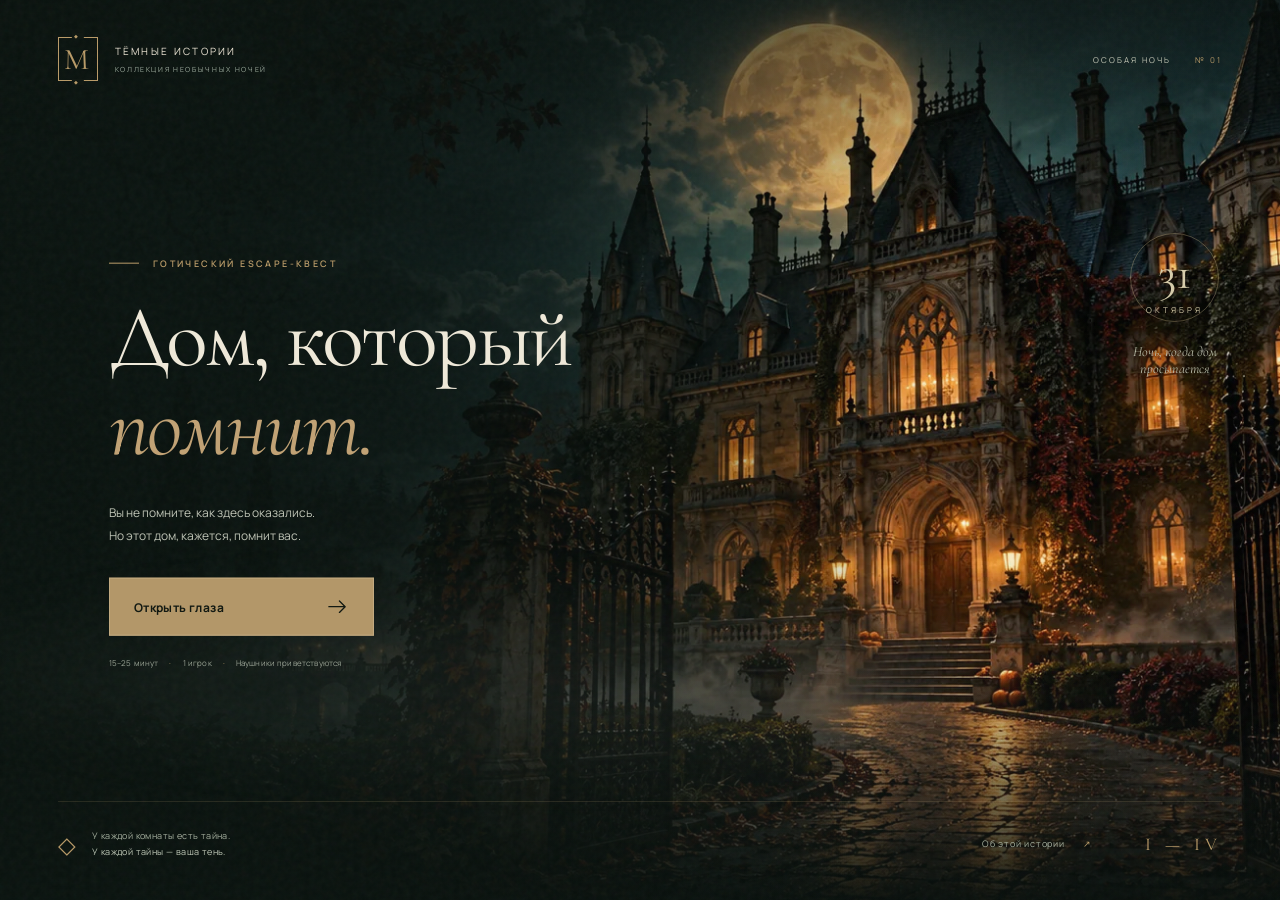
==== classic/index.html @ ec5635aa "Добавить демо" ====
<!doctype html>
<html lang="ru">
<head>
  <meta charset="UTF-8">
  <meta name="viewport" content="width=device-width,initial-scale=1">
  <meta name="theme-color" content="#101916">
  <meta name="description" content="В ночь Хэллоуина старый особняк просыпается. Исследуйте комнаты, слушайте тишину и найдите путь наружу. Атмосферный готический escape-квест.">
  <title>Дом, который помнит — готическая история</title>
  <link rel="icon" type="image/svg+xml" href="../assets/favicon.svg">
  <link rel="stylesheet" href="../style.css">
  <link rel="stylesheet" href="../refinements.css">
  <script src="../vendor/howler.min.js" defer></script><script src="../soundscape.js" defer></script><script src="game.js" defer></script>
<link rel="stylesheet" href="classic.css"></head>
<body data-demo="classic">
  <svg class="svg-defs" xmlns="http://www.w3.org/2000/svg" aria-hidden="true"><defs>
    <symbol id="i-moon" viewBox="0 0 24 24"><path d="M20.5 14.1A8.7 8.7 0 0 1 9.9 3.5 8.8 8.8 0 1 0 20.5 14.1Z"/></symbol>
    <symbol id="i-sun" viewBox="0 0 24 24"><circle cx="12" cy="12" r="4"/><path d="M12 1v3m0 16v3M1 12h3m16 0h3M4.2 4.2l2.1 2.1m11.4 11.4 2.1 2.1m0-15.6-2.1 2.1M6.3 17.7l-2.1 2.1"/></symbol>
    <symbol id="i-star" viewBox="0 0 24 24"><path d="m12 2 2.5 7.5H22l-6.1 4.6 2.4 7.4-6.3-4.6-6.3 4.6 2.4-7.4L2 9.5h7.5Z"/></symbol>
    <symbol id="i-time" viewBox="0 0 24 24"><path d="M6 2h12M6 22h12M7 2c0 6 0 6 5 10-5 4-5 4-5 10m10-20c0 6 0 6-5 10 5 4 5 4 5 10M8 7h8m-8 12 4-4 4 4"/></symbol>
    <symbol id="i-raven" viewBox="0 0 24 24"><path d="m3 19 4-6-3-3 7 1 4-7 4 1 3 3-4 1-2 7-6 2-5 3m3-8 5 1m0-2 1-4m-2 10v4m4-5 1 5"/><circle cx="17.2" cy="6.8" r=".5"/></symbol>
    <symbol id="i-door" viewBox="0 0 24 24"><path d="M4 22h16M6 22V3h12v19M9 22V6l7 2v14m-3-8h.01"/></symbol>
    <symbol id="i-book" viewBox="0 0 24 24"><path d="M12 5C8 2 5 3 2 4v15c4-1 7-1 10 1 3-2 6-2 10-1V4c-3-1-6-2-10 1Zm0 0v15M5 7l4 1M5 11l4 1m6-4 4-1m-4 5 4-1"/></symbol>
    <symbol id="i-candle" viewBox="0 0 24 24"><path d="M9 10h6v10H9Zm3-7s-4 4-2 5c3 3 5-1 2-5ZM5 22h14m-7-2v2M9 13h3v2"/></symbol>
    <symbol id="i-key" viewBox="0 0 24 24"><circle cx="8" cy="8" r="5"/><path d="m12 12 9 9m-5-5 3-3m0 6 3-3"/></symbol>
    <symbol id="i-map" viewBox="0 0 24 24"><path d="m3 5 6-2 6 2 6-2v16l-6 2-6-2-6 2Zm6-2v16m6-14v16"/></symbol>
    <symbol id="i-sound" viewBox="0 0 24 24"><path d="m11 4-5 5H2v6h4l5 5Zm4 4c3 2 3 6 0 8m3-11c5 4 5 10 0 14"/></symbol>
    <symbol id="i-mute" viewBox="0 0 24 24"><path d="m11 4-5 5H2v6h4l5 5Zm5 5 6 6m0-6-6 6"/></symbol>
    <symbol id="i-expand" viewBox="0 0 24 24"><path d="M3 9V3h6m6 0h6v6m0 6v6h-6m-6 0H3v-6"/></symbol>
    <symbol id="i-arrow" viewBox="0 0 24 24"><path d="M3 12h17m-6-6 6 6-6 6"/></symbol>
    <symbol id="i-close" viewBox="0 0 24 24"><path d="m6 6 12 12M6 18 18 6"/></symbol>
    <symbol id="i-eye" viewBox="0 0 24 24"><path d="M2 12s4-7 10-7 10 7 10 7-4 7-10 7S2 12 2 12Z"/><circle cx="12" cy="12" r="3"/></symbol>
    <symbol id="i-help" viewBox="0 0 24 24"><circle cx="12" cy="12" r="9"/><path d="M9 9a3 3 0 1 1 4 3c-1 .5-1 1-1 2m0 3h.01"/></symbol>
    <symbol id="i-check" viewBox="0 0 24 24"><path d="m5 12 5 5 9-10"/></symbol>
    <symbol id="i-cellar" viewBox="0 0 24 24"><path d="M3 3h5v5h5v5h5v5h4M3 22h19M3 3v19"/></symbol>
  </defs></svg>

  <main id="app">
    <section id="welcome" class="welcome" aria-label="Начало истории">
      <div class="welcome-art" role="img" aria-label="Готический особняк в лунную ночь"></div>
      <div class="welcome-shade"></div><div class="grain"></div><div class="mist mist-one"></div><div class="mist mist-two"></div>
      <header class="welcome-header"><a class="wordmark" href="index.html" aria-label="Дом, который помнит"><span class="crest">M</span><span>ТЁМНЫЕ ИСТОРИИ<span class="wordmark-small">КОЛЛЕКЦИЯ НЕОБЫЧНЫХ НОЧЕЙ</span></span></a><span class="edition">ОСОБАЯ НОЧЬ <i>№ 01</i></span></header>
      <div class="welcome-content">
        <div class="eyebrow"><span class="line"></span> ГОТИЧЕСКИЙ ESCAPE-КВЕСТ</div>
        <h1>Дом, который<br><em>помнит.</em></h1>
        <p class="welcome-story">Вы не помните, как здесь оказались.<br>Но этот дом, кажется, помнит вас.</p>
        <button id="start" class="primary-button">Открыть глаза <svg><use href="#i-arrow"/></svg></button>
        <button id="resume" class="resume-button" hidden>Продолжить историю <span>↗</span></button>
        <div class="experience-meta"><span>15–25 минут</span><b>·</b><span>1 игрок</span><b>·</b><span>Наушники приветствуются</span></div>
      </div>
      <div class="moon-stamp"><span>31</span><span>ОКТЯБРЯ</span><i>Ночь, когда дом просыпается</i></div>
      <footer class="welcome-footer"><span class="tiny-diamond">◇</span><span>У каждой комнаты есть тайна.<br><strong>У каждой тайны — ваша тень.</strong></span><button id="about">Об этой истории <span>↗</span></button><span class="footer-number">I — IV</span></footer>
    </section>

    <section id="game" class="game" hidden aria-label="Исследование особняка">
      <div id="scene" class="scene"><div id="scene-image" class="scene-image"></div><div class="scene-vignette"></div><div id="candle-light" class="candle-light"></div><div class="grain"></div><div class="dust" aria-hidden="true"></div><div id="shadow" class="passing-shadow" aria-hidden="true"></div><div id="hotspots" class="hotspots"></div></div>
      <header class="game-header">
        <button id="home" class="game-brand" aria-label="На титульный экран"><span class="crest">M</span><span>ДОМ, КОТОРЫЙ<br><b>ПОМНИТ</b></span></button>
        <div class="seal-progress"><span class="mini-label">ПЕЧАТИ ДОМА</span><div id="seals"></div><span id="seal-count">0 / 4</span></div>
        <div class="header-actions"><span class="night-date">31 ОКТЯБРЯ <i>·</i> <span id="story-time">23:15</span></span><button id="sound" class="icon-button" aria-label="Включить звук" aria-pressed="false" title="Включить атмосферный звук"><svg><use href="#i-mute"/></svg></button><button id="fullscreen" class="icon-button desktop-only" aria-label="На весь экран" title="На весь экран"><svg><use href="#i-expand"/></svg></button></div>
      </header>
      <aside class="game-tools"><button id="map-button" class="tool-button" title="Карта особняка"><svg><use href="#i-map"/></svg><span>Карта</span></button><button id="journal-button" class="tool-button" title="Дневник и найденные улики"><svg><use href="#i-book"/></svg><span>Дневник</span><i id="journal-dot" hidden></i></button><div class="tools-line"></div><button id="light-button" class="tool-button active" aria-pressed="true" title="Свет свечи следует за курсором"><svg><use href="#i-candle"/></svg><span>Свеча</span></button><button id="hint-button" class="tool-button" title="Попросить подсказку"><svg><use href="#i-help"/></svg><span>Подсказка</span></button></aside>
      <aside class="objective"><div class="mini-label"><span class="tiny-diamond">◇</span> ШЁПОТ ДОМА</div><p id="objective-text"></p><div id="objective-dots" class="objective-dots"></div></aside>
      <div id="ambient-caption" class="ambient-caption" aria-live="polite"></div>
      <footer class="game-footer">
        <div class="room-info"><div class="eyebrow" id="room-chapter">I · ПРОБУЖДЕНИЕ</div><h2 id="room-name">Вестибюль</h2><p id="room-description"></p></div>
        <nav id="room-nav" class="room-nav" aria-label="Комнаты особняка"></nav>
        <button id="inventory-button" class="inventory-button"><svg><use href="#i-key"/></svg><span>Находки <b id="inventory-count">0</b></span></button>
      </footer>
      <div class="explore-tip" id="explore-tip"><svg><use href="#i-eye"/></svg> Ищите мерцающие точки. У предметов есть история.</div>
    </section>

    <section id="ending" class="ending" hidden aria-label="Конец истории"><div class="ending-art"></div><div class="ending-shade"></div><div class="grain"></div><div class="ending-content"><span class="eyebrow">31 ОКТЯБРЯ · 23:59</span><div class="ending-emblem"><svg><use href="#i-key"/></svg></div><h1>Дом вас<br><em>отпустил.</em></h1><p>За воротами пахнет мокрой листвой.<br>В кармане — ключ, которого раньше не было.<br>А в одном из окон кто-то задувает свечу.</p><div class="ending-stats"><span><b id="end-time"></b>в особняке</span><span><b>4 из 4</b>печати сняты</span><span><b id="end-hints">0</b>подсказок</span></div><p class="ending-whisper">Некоторые дома можно покинуть.<br>Некоторые дома остаются с вами.</p><button id="replay" class="primary-button">Вернуться к началу <svg><use href="#i-arrow"/></svg></button></div><span class="ending-bottom">КОНЕЦ ПЕРВОЙ ИСТОРИИ</span></section>
  </main>
  <dialog id="modal" class="modal"><div class="modal-shell"><button id="modal-close" class="modal-close icon-button" aria-label="Закрыть"><svg><use href="#i-close"/></svg></button><div id="modal-content"></div></div></dialog>
  <div id="toast" class="toast" role="status" aria-live="polite"></div>
</body>
</html>
---- style.css ----
@font-face {
  font-family: 'Cormorant Garamond';
  font-style: italic;
  font-weight: 400;
  font-display: swap;
  src: url(assets/fonts/manor-0.ttf) format('truetype');
}
@font-face {
  font-family: 'Cormorant Garamond';
  font-style: italic;
  font-weight: 500;
  font-display: swap;
  src: url(assets/fonts/manor-1.ttf) format('truetype');
}
@font-face {
  font-family: 'Cormorant Garamond';
  font-style: normal;
  font-weight: 400;
  font-display: swap;
  src: url(assets/fonts/manor-2.ttf) format('truetype');
}
@font-face {
  font-family: 'Cormorant Garamond';
  font-style: normal;
  font-weight: 500;
  font-display: swap;
  src: url(assets/fonts/manor-3.ttf) format('truetype');
}
@font-face {
  font-family: 'Cormorant Garamond';
  font-style: normal;
  font-weight: 600;
  font-display: swap;
  src: url(assets/fonts/manor-4.ttf) format('truetype');
}
@font-face {
  font-family: 'Manrope';
  font-style: normal;
  font-weight: 400;
  font-display: swap;
  src: url(assets/fonts/manor-5.ttf) format('truetype');
}
@font-face {
  font-family: 'Manrope';
  font-style: normal;
  font-weight: 500;
  font-display: swap;
  src: url(assets/fonts/manor-6.ttf) format('truetype');
}
@font-face {
  font-family: 'Manrope';
  font-style: normal;
  font-weight: 600;
  font-display: swap;
  src: url(assets/fonts/manor-7.ttf) format('truetype');
}
@font-face {
  font-family: 'Manrope';
  font-style: normal;
  font-weight: 700;
  font-display: swap;
  src: url(assets/fonts/manor-8.ttf) format('truetype');
}

:root{color-scheme:dark;--ink:#101813;--deep:#0a100d;--paper:#eee6d6;--muted:#aaa99a;--gold:#b99b69;--line:rgba(196,174,130,.23);--sans:'Manrope','Segoe UI',sans-serif;--serif:'Cormorant Garamond',Georgia,serif;--mx:50%;--my:48%}
*{box-sizing:border-box}html,body{margin:0;width:100%;height:100%;background:var(--deep);color:var(--paper);font-family:var(--sans);font-size:14px}body{overflow:hidden}button,a,input{ -webkit-tap-highlight-color:transparent}button{font:inherit;color:inherit;cursor:pointer}button{border:0;background:none}a{color:inherit;text-decoration:none}button:focus-visible,a:focus-visible,input:focus-visible{outline:2px solid var(--gold);outline-offset:5px}button:disabled{cursor:default}svg{width:24px;height:24px;fill:none;stroke:currentColor;stroke-width:1.35;stroke-linecap:round;stroke-linejoin:round}button svg{flex-shrink:0}button{touch-action:manipulation}[hidden]{display:none!important}.svg-defs{position:absolute;width:0;height:0;overflow:hidden}.mini-label,.eyebrow{font-size:9px;letter-spacing:2.4px;font-weight:600;color:var(--gold)}.eyebrow{display:flex;align-items:center;gap:14px}.line{width:30px;height:1px;background:var(--gold)}.grain{position:absolute;inset:0;pointer-events:none;z-index:2;opacity:.055;background-image:url("data:image/svg+xml,%3Csvg viewBox='0 0 180 180' xmlns='http://www.w3.org/2000/svg'%3E%3Cfilter id='noise'%3E%3CfeTurbulence type='fractalNoise' baseFrequency='.8' numOctaves='3' stitchTiles='stitch'/%3E%3C/filter%3E%3Crect width='100%25' height='100%25' opacity='.8' filter='url(%23noise)'/%3E%3C/svg%3E")}.crest{position:relative;display:grid;place-items:center;font-family:var(--serif);font-size:30px;font-weight:400;width:40px;height:44px;border:1px solid var(--gold);color:var(--gold)}.crest:before,.crest:after{content:'◆';position:absolute;font-family:Georgia;font-size:5px;left:50%;transform:translateX(-50%);background:var(--ink);padding:0 3px}.crest:before{top:-5px}.crest:after{bottom:-5px}.primary-button{display:flex;align-items:center;justify-content:space-between;gap:40px;min-height:58px;min-width:250px;padding:0 24px;background:#b39769;color:#121912;border:1px solid #c2aa81;font-weight:700;font-size:12px;letter-spacing:.4px;transition:background .2s,transform .2s,box-shadow .2s}.primary-button:hover{background:#ceb487;box-shadow:0 0 35px #b08d4c22;transform:translateY(-2px)}.primary-button svg{width:23px}.secondary-button{padding:13px 20px;border:1px solid var(--line);font-size:11px;letter-spacing:.5px;transition:border-color .2s,background .2s}.secondary-button:hover{border-color:var(--gold);background:#b99b6912}.icon-button{display:grid;place-items:center;width:40px;height:40px;border:1px solid var(--line);color:#c8c6b7;transition:color .2s,border-color .2s}.icon-button:hover{color:var(--gold);border-color:var(--gold)}.icon-button svg{width:18px;height:18px}.tiny-diamond{color:var(--gold)}

/* An invitation, rather than a menu. */
.welcome{position:relative;height:100svh;min-height:600px;overflow:hidden;background:#15201b}.welcome-art,.welcome-shade,.ending-art,.ending-shade{position:absolute;inset:0}.welcome-art{background:url('assets/exterior.webp') center center/cover no-repeat;animation:arrival 2.6s ease both;transform:scale(1.025)}.welcome-shade{background:linear-gradient(90deg,rgba(9,18,14,.98) 0%,rgba(9,18,14,.9) 21%,rgba(9,18,14,.58) 43%,rgba(9,18,14,.03) 71%),linear-gradient(0deg,rgba(7,14,11,.97),transparent 26%,transparent 78%,rgba(7,14,11,.6))}.welcome-header{position:absolute;top:37px;left:4.5%;right:4.5%;display:flex;justify-content:space-between;align-items:center;z-index:4}.wordmark{display:flex;gap:17px;align-items:center;font-size:10px;letter-spacing:2.3px}.wordmark-small{display:block;font-size:7px;letter-spacing:1.65px;margin-top:7px;color:#9caa9c}.edition{font-size:8px;letter-spacing:2px;color:#c5c8b7}.edition i{font-style:normal;margin-left:20px;color:var(--gold)}.welcome-content{position:absolute;top:50%;transform:translateY(-47%);left:8.5%;z-index:4;animation:rise-in 1.2s .15s both}.welcome-content h1{font:400 clamp(66px,6.8vw,112px)/.94 var(--serif);letter-spacing:-2.5px;margin:27px 0 26px;color:#eee8d8}.welcome-content h1 em{font-weight:400;color:#c1a275;line-height:1.1}.welcome-story{font-size:12px;font-weight:400;line-height:1.95;color:#bfc4b6;margin:0 0 31px}.welcome-content .primary-button{width:265px}.experience-meta{display:flex;align-items:center;gap:11px;font-size:8px;letter-spacing:.15px;color:#9ba496;margin-top:21px}.experience-meta b{font-weight:400;color:var(--gold)}.resume-button{font-size:10px;padding:15px 0 0;color:var(--gold);width:265px;text-align:left}.resume-button span{float:right}.welcome-footer{position:absolute;bottom:35px;left:4.5%;right:4.5%;display:flex;align-items:center;gap:16px;z-index:4;border-top:1px solid #c1aa7c26;padding-top:22px;font-size:9px;line-height:1.8;letter-spacing:.4px;color:#a6b09f}.welcome-footer .tiny-diamond{font-size:23px}.welcome-footer strong{font-weight:400;color:#c0c9b8}.welcome-footer button{margin-left:auto;font-size:9px;letter-spacing:.8px;padding:10px}.welcome-footer button span{margin-left:15px;color:var(--gold)}.footer-number{margin-left:28px;font-family:var(--serif);font-size:18px;letter-spacing:5px;color:var(--gold)}.moon-stamp{position:absolute;z-index:4;right:6%;top:28%;text-align:center;display:flex;flex-direction:column;align-items:center;color:#d6ccab}.moon-stamp>span:first-child{font:400 47px/.9 var(--serif)}.moon-stamp>span:nth-child(2){font-size:8px;letter-spacing:3px;margin-top:10px}.moon-stamp:before{content:'';position:absolute;width:87px;height:87px;border:1px solid #c9b78a55;border-radius:50%;top:-19px}.moon-stamp i{font-family:var(--serif);font-size:14px;font-weight:400;position:absolute;width:150px;top:91px;color:#b6b9a6}.mist{position:absolute;width:130%;height:30%;bottom:10%;left:-20%;background:radial-gradient(ellipse at 50% 50%,#aeb8a914,transparent 65%);filter:blur(20px);pointer-events:none;animation:drift 32s infinite alternate}.mist-two{bottom:0;left:0;opacity:.5;animation-duration:42s}.mist-one{z-index:3}

/* The manor occupies the whole viewport. */
.game{height:100svh;min-height:580px;position:relative;isolation:isolate;overflow:hidden}.scene{position:absolute;inset:0;overflow:hidden;background:#101714}.scene-image{position:absolute;inset:-10px;background-size:cover;background-position:center;transform:translate(var(--px,0px),var(--py,0px)) scale(1.015);transition:opacity .45s;background-color:#18201c;will-change:transform}.scene-vignette{position:absolute;inset:0;background:linear-gradient(0deg,#080e0ce8,transparent 30%,transparent 65%,#080e0cbf),linear-gradient(90deg,#080e0c70,transparent 22%,transparent 82%,#080e0c45);pointer-events:none}.candle-light{position:absolute;inset:0;pointer-events:none;background:radial-gradient(circle 260px at var(--mx) var(--my),transparent 0%,#090e0b0a 36%,#080d0b4a 80%,#060b0959 120%);mix-blend-mode:multiply;transition:opacity .5s}.game-header{position:absolute;z-index:5;top:0;left:0;right:0;min-height:88px;padding:22px 34px;display:flex;align-items:center;justify-content:space-between;gap:20px;border-bottom:1px solid #b2ad8520;background:linear-gradient(#08100df0,#08100d1a)}.game-brand{display:flex;align-items:center;gap:14px;text-align:left;font-size:8px;line-height:1.8;letter-spacing:1.7px;padding:0}.game-brand .crest{width:32px;height:37px;font-size:25px}.game-brand b{font-size:11px;letter-spacing:3px;font-weight:500}.seal-progress{position:absolute;left:50%;transform:translateX(-50%);display:flex;align-items:center;gap:16px}.seal-progress .mini-label{font-size:7px;letter-spacing:1.8px;color:#bab8a3}.seal-progress #seals{display:flex;gap:10px}.seal{width:17px;height:17px;border:1px solid #9d90624f;transform:rotate(45deg);display:grid;place-items:center;transition:background 1s,border-color 1s}.seal svg{width:11px;height:11px;transform:rotate(-45deg);opacity:.25}.seal.solved{background:#b99b693b;border-color:var(--gold);box-shadow:0 0 18px #c9a56730}.seal.solved svg{opacity:1;color:#e8c589}#seal-count{font-size:8px;color:var(--gold);letter-spacing:2px}.header-actions{display:flex;align-items:center;gap:11px}.night-date{font-size:8px;letter-spacing:1.5px;margin-right:13px;color:#b4b9a4}.night-date i{margin:0 9px;color:var(--gold);font-style:normal}.game-tools{position:absolute;left:27px;top:45%;transform:translateY(-50%);display:flex;flex-direction:column;gap:25px;z-index:6}.tool-button{width:44px;display:flex;flex-direction:column;align-items:center;gap:7px;color:#b9c0aa;position:relative;transition:color .2s}.tool-button svg{width:22px;height:22px}.tool-button span{font-size:7px;letter-spacing:1px}.tool-button:hover,.tool-button.active{color:#dcc08b}.tool-button i{position:absolute;top:0;right:5px;width:5px;height:5px;background:#d1a768;border-radius:50%;box-shadow:0 0 8px #d1a768}.tools-line{width:20px;height:1px;background:var(--line);align-self:center;margin:-5px 0}.objective{position:absolute;top:116px;right:35px;z-index:5;width:226px;padding:18px 20px 16px;background:#0c1511b8;border:1px solid #b2ad8529;backdrop-filter:blur(12px)}.objective .mini-label{font-size:7px;letter-spacing:1.8px;display:flex;gap:9px;align-items:center}.objective p{font:400 18px/1.35 var(--serif);color:#ddd9c5;margin:11px 0}.objective-dots{display:flex;gap:5px;margin-top:15px}.objective-dots i{height:2px;flex:1;background:#a7997130}.objective-dots i.done{background:var(--gold)}.game-footer{position:absolute;z-index:5;bottom:0;left:0;right:0;min-height:146px;display:flex;align-items:center;padding:20px 36px 24px 112px;gap:30px;background:linear-gradient(transparent,#070e0cef 22%);border-top:1px solid #b2ad8510}.room-info{flex:1;min-width:210px}.room-info .eyebrow{font-size:7px;letter-spacing:2px}.room-info h2{font:400 37px/1.05 var(--serif);margin:8px 0 7px}.room-info p{font-size:9px;line-height:1.7;color:#aeb5a2;max-width:340px;margin:0}.room-nav{display:flex;gap:5px;align-items:center}.room-tab{position:relative;display:flex;flex-direction:column;align-items:center;justify-content:center;gap:8px;min-width:86px;height:75px;border:1px solid transparent;color:#8e9a89;font-size:8px;transition:all .2s}.room-tab svg{width:21px;height:21px;opacity:.65}.room-tab:hover:not(:disabled){color:#dcc390;background:#b99b6908}.room-tab.selected{border-color:#b99b695e;color:#dcc390;background:#b99b690b}.room-tab.selected:after{content:'';position:absolute;bottom:-1px;left:30%;right:30%;height:1px;background:var(--gold)}.room-tab:disabled{opacity:.45}.room-tab.locked:after{content:'◆';font-size:5px;position:absolute;top:7px;right:8px;color:#c4a878}.room-tab .tab-complete{position:absolute;top:6px;right:6px;width:9px;height:9px;color:var(--gold);opacity:1}.inventory-button{display:flex;flex-direction:column;gap:7px;align-items:center;justify-content:center;border-left:1px solid var(--line);padding:10px 0 10px 30px;font-size:8px;color:#b5bdab}.inventory-button svg{width:22px;height:22px;color:var(--gold)}.inventory-button b{color:#e1c594;font-weight:400;margin-left:5px}.explore-tip{position:absolute;z-index:4;bottom:163px;left:50%;transform:translateX(-50%);font-size:8px;letter-spacing:.5px;color:#c1c6b2;display:flex;align-items:center;gap:8px;transition:opacity 1s;white-space:nowrap}.explore-tip svg{width:15px;height:15px}.hotspots{position:absolute;inset:0;z-index:4}.hotspot{position:absolute;transform:translate(-50%,-50%);display:flex;flex-direction:column;align-items:center;gap:10px;min-width:65px;min-height:65px;justify-content:center;cursor:pointer;padding:10px}.hotspot-orb{width:24px;height:24px;border:1px solid #d7c18c88;display:grid;place-items:center;border-radius:50%;background:#1c201583;box-shadow:0 0 25px #e0b15b33;transition:transform .25s,background .25s}.hotspot-orb:after{content:'';width:5px;height:5px;transform:rotate(45deg);background:#ead29c;box-shadow:0 0 12px #ffd3759c}.hotspot-orb:before{content:'';position:absolute;width:36px;height:36px;border:1px solid #e0bb6d28;border-radius:50%;animation:pulse 4s infinite}.hotspot-label{font-size:9px;font-weight:500;letter-spacing:.6px;padding:5px 9px;background:#0a120fd6;border:1px solid #c5aa6533;white-space:nowrap;color:#ddd5bc;opacity:0;transform:translateY(4px);transition:opacity .25s,transform .25s;pointer-events:none}.hotspot:hover .hotspot-label,.hotspot:focus-visible .hotspot-label{opacity:1;transform:none}.hotspot:hover .hotspot-orb{transform:scale(1.15);background:#8a6b2e80}.hotspot.solved .hotspot-orb{opacity:.5;border-color:#b4bb9d}.hotspot.solved .hotspot-orb:after{background:#aab99d}.hotspot.solved .hotspot-orb:before{animation:none}.ambient-caption{position:absolute;z-index:4;left:50%;top:24%;transform:translateX(-50%);font:italic 18px/1.5 var(--serif);color:#d3cbaeaa;letter-spacing:1px;text-align:center;pointer-events:none;opacity:0;transition:opacity 1.5s;text-shadow:0 2px 8px black;max-width:400px}.ambient-caption.visible{opacity:1}.dust{position:absolute;inset:0;pointer-events:none;background-image:radial-gradient(1px 1px at 10% 30%,#eadcbf,transparent),radial-gradient(1px 1px at 26% 65%,#eadcbf,transparent),radial-gradient(1px 1px at 50% 25%,#eadcbf,transparent),radial-gradient(1px 1px at 65% 54%,#eadcbf,transparent),radial-gradient(1px 1px at 80% 30%,#eadcbf,transparent),radial-gradient(1px 1px at 88% 68%,#eadcbf,transparent);background-size:310px 400px;animation:dust 30s linear infinite;opacity:.35}.passing-shadow{position:absolute;left:0;top:15%;bottom:18%;width:90px;background:radial-gradient(ellipse,#050a08ba,transparent 70%);filter:blur(18px);transform:translateX(-150px);pointer-events:none;opacity:0}.passing-shadow.pass{animation:passing 2.4s ease-in-out}.portrait-eyes{position:absolute;top:43%;left:50%;display:flex;gap:15px;pointer-events:none}.portrait-eye{width:8px;height:4px;background:#c3ac79;border-radius:50%;position:relative;box-shadow:0 0 8px #9b835743}.portrait-eye:after{content:'';position:absolute;left:3px;top:0;width:3px;height:4px;background:#060906;border-radius:50%;transform:translate(var(--ex,0),var(--ey,0))}

/* Objects open as pages from the same world. */
.modal{padding:0;border:1px solid #b69a694f;max-width:min(680px,calc(100vw - 40px));width:620px;max-height:calc(100svh - 48px);background:#14201b;color:var(--paper);box-shadow:0 25px 110px #000a;overflow:auto;scrollbar-width:thin;scrollbar-color:#776444 #14201b}.modal::backdrop{background:#030907bf;backdrop-filter:blur(7px)}.modal[open]{animation:modal-in .3s ease}.modal-shell{position:relative;min-height:150px;padding:43px 46px 35px;background:radial-gradient(ellipse at 50% 0,#9b7a3220,transparent 60%)}.modal-close{position:absolute;top:14px;right:14px;width:29px;height:29px;border-color:transparent;z-index:5}.modal-close svg{width:17px}.object-kicker{font-size:8px;letter-spacing:2.5px;color:var(--gold);text-transform:uppercase;margin-bottom:12px}.modal h2{font:400 39px/1.05 var(--serif);margin:0 0 17px;color:#eee6d4}.object-description{font-size:11px;line-height:1.9;color:#b5beaa;margin:0 0 22px}.modal .primary-button{min-height:47px;min-width:170px;font-size:10px;justify-content:center;padding:0 23px;margin-top:22px}.modal .primary-button svg{width:18px}.object-footer{border-top:1px solid var(--line);padding-top:15px;margin-top:23px;display:flex;align-items:center;justify-content:space-between;font-size:8px;color:#87977f;letter-spacing:.4px}.object-footer .text-button{color:var(--gold);font-size:9px;padding:5px}.handwritten{font-family:var(--serif);font-size:23px;line-height:1.5;font-style:italic;color:#d8c8a4}.note-paper{padding:25px 28px;margin:20px 0;background:#c6b48d0c;border:1px solid #bba77a25;position:relative}.note-paper:before{content:'◇';position:absolute;top:-10px;left:50%;color:var(--gold);background:#15211b;padding:0 10px;transform:translateX(-50%)}.note-paper p{margin:0 0 16px}.note-paper p:last-child{margin-bottom:0}.note-date{font-size:8px;letter-spacing:2px;color:var(--gold);margin-bottom:15px}.note-signature{text-align:right;font-family:var(--serif);font-size:18px;font-style:italic;color:var(--gold);margin-top:15px}.clue-saved{font-size:8px;letter-spacing:.5px;color:#91a084;display:flex;align-items:center;gap:7px}.clue-saved svg{width:12px;height:12px}.feedback{min-height:25px;font-size:10px;line-height:1.6;color:#e0b886;margin-top:16px}.feedback.success{color:#bbcba3}.answer-form{display:flex;gap:10px;align-items:stretch;margin-top:22px}.answer-form input{border:1px solid var(--line);background:#07110c78;color:#e9dfc7;min-width:0;flex:1;padding:13px 15px;font:18px var(--serif);letter-spacing:2px}.answer-form .primary-button{margin:0;min-width:120px}.puzzle-label{display:block;margin:20px 0 9px;font-size:9px;color:#acb59f;letter-spacing:.6px}.clock-wrap{display:flex;align-items:center;gap:35px;justify-content:center;margin:25px 0}.clock-face{width:158px;height:158px;border:1px solid #b99b6970;border-radius:50%;position:relative;box-shadow:0 0 0 7px #b99b690a,0 0 0 8px #b99b6922;background:radial-gradient(#a98b4d12,transparent)}.clock-face:after{content:'';position:absolute;left:calc(50% - 3px);top:calc(50% - 3px);width:6px;height:6px;background:var(--gold);border-radius:50%}.clock-number{position:absolute;left:50%;top:50%;font:14px var(--serif);color:#bfa97d}.clock-hand{position:absolute;left:calc(50% - 1px);bottom:50%;width:2px;background:#d6bd8b;transform-origin:bottom;transition:transform .4s}.clock-hand.hour{height:35px}.clock-hand.minute{height:54px;background:#b8a071;width:1px}.time-inputs{display:flex;gap:10px;align-items:center}.time-field{display:flex;flex-direction:column;align-items:center;gap:8px}.time-field label{font-size:7px;letter-spacing:1px;color:#94a38c}.time-field input{width:66px;height:57px;background:#0b140f;border:1px solid var(--line);color:#d7c496;text-align:center;font:33px var(--serif);appearance:textfield}.time-field input::-webkit-inner-spin-button{appearance:none}.time-colon{font:28px var(--serif);padding-top:14px;color:var(--gold)}.clock-submit{margin:10px auto 0!important}.cipher-alphabet{border:1px solid var(--line);padding:12px 8px;display:grid;grid-template-columns:repeat(8,1fr);gap:5px;text-align:center;font-size:9px;color:#aeb59e;background:#0a140f44}.cipher-pair{display:flex;align-items:center;justify-content:center;gap:3px;white-space:nowrap}.cipher-pair b{font-weight:400;color:#c8ac76}.cipher-pair span{font-size:8px;opacity:.5}.cipher-word{text-align:center;font:500 37px var(--serif);letter-spacing:10px;color:#d6bd83;margin:23px 0 10px}.cipher-caption{text-align:center;font-size:8px;letter-spacing:2px;color:#8fa184}.candles{display:flex;justify-content:space-between;gap:6px;padding:16px 0 0;position:relative;margin-top:15px;border-bottom:1px solid #9b845852}.candles:after{content:'';position:absolute;bottom:-6px;left:15%;right:15%;height:5px;border:1px solid #a58a5644}.candle-choice{flex:1;display:flex;align-items:center;flex-direction:column;position:relative;padding:15px 0 18px;color:#c4ad76;transition:color .2s}.candle-choice:hover{color:#f6dd99}.wax{width:17px;height:65px;background:linear-gradient(90deg,#827553,#c1b087 40%,#d6c79b 55%,#8d7e58);position:relative;display:block;border-radius:2px;margin:12px 0 14px;box-shadow:0 0 25px #d7b96009}.wax:after{content:'';width:3px;height:7px;background:#292e1c;position:absolute;top:-5px;left:7px}.flame{position:absolute;width:10px;height:23px;background:radial-gradient(ellipse at 50% 70%,#ffffdc 10%,#ffce6b 50%,#f9922c00 75%);border-radius:60% 40% 45% 55%;top:-29px;left:4px;filter:drop-shadow(0 0 9px #ffb04d);animation:flicker 1.4s infinite alternate}.candle-choice:nth-child(2n) .flame{animation-delay:-.7s}.candle-choice.extinguished .flame{opacity:0}.candle-choice.extinguished .wax{filter:brightness(.6)}.candle-choice svg{width:20px;height:20px}.candle-choice .candle-name{font-size:7px;letter-spacing:.7px;margin-top:8px;color:#a6af97}.candle-choice .candle-order{position:absolute;top:0;right:15%;font-size:9px;color:#d1b884}.candle-reset{display:block;margin:20px auto 0;color:#a3af95;font-size:8px;text-decoration:underline;text-underline-offset:4px}.riddle-line{display:block;margin-bottom:9px;font-family:var(--serif);font-size:21px;color:#d8c7a1;font-style:italic}.riddle-line small{font-family:var(--sans);font-size:8px;color:#84967a;font-style:normal;margin-right:10px}.latin-slots{display:flex;align-items:stretch;gap:8px;margin:25px 0 15px;min-height:54px}.latin-slot{display:flex;align-items:center;justify-content:center;flex:1;border:1px dashed #b99b6945;color:#7d8e74;font-family:var(--serif);font-size:15px;padding:9px 5px;min-width:0}.latin-slot.filled{border-style:solid;color:#d9c18b;background:#b99b690a}.latin-tokens{display:flex;flex-wrap:wrap;justify-content:center;gap:8px;margin-top:12px}.latin-token{border:1px solid #b99b6960;font-family:var(--serif);font-size:17px;padding:8px 16px;transition:all .2s;background:#09140f44}.latin-token:hover{border-color:#dac490;background:#b99b691a}.latin-token:disabled{opacity:.25}.latin-translation{font:italic 23px/1.4 var(--serif);text-align:center;color:#d8c7a1}.seal-reveal{text-align:center;padding:12px 0}.reveal-icon{width:84px;height:84px;border:1px solid #b99b694d;display:grid;place-items:center;margin:8px auto 25px;transform:rotate(45deg);background:radial-gradient(#b99b6920,transparent)}.reveal-icon svg{width:37px;height:37px;transform:rotate(-45deg);color:#d2b584}.seal-reveal .primary-button{margin:24px auto 0}.reveal-subtitle{font-size:8px;letter-spacing:2px;color:var(--gold);margin-bottom:10px}.seal-reveal h2{margin-bottom:14px}.seal-reveal p{font:400 20px/1.5 var(--serif);color:#c4c8ae}.reveal-progress{display:flex;justify-content:center;gap:10px;margin-top:25px}.reveal-progress i{width:6px;height:6px;border:1px solid #b99b6950;transform:rotate(45deg)}.reveal-progress i.done{background:var(--gold)}.map-grid{display:grid;grid-template-columns:1fr 1fr;gap:12px;margin:23px 0}.map-room{min-height:115px;position:relative;border:1px solid var(--line);padding:19px;background-position:center;background-size:cover;isolation:isolate;text-align:left;overflow:hidden}.map-room:before{content:'';position:absolute;inset:0;background:#07120dc9;z-index:-1;transition:background .2s}.map-room:hover:not(:disabled):before{background:#07120d99}.map-room.selected{border-color:var(--gold)}.map-room>svg{width:21px;height:21px;color:var(--gold);display:block;margin-bottom:9px}.map-room h3{font:23px var(--serif);margin:0 0 5px}.map-room small{font-size:8px;color:#acb89e;letter-spacing:.3px}.map-room:disabled{opacity:.42}.journal-entry{padding:19px 0;border-bottom:1px solid var(--line)}.journal-entry:first-of-type{padding-top:5px}.journal-entry h3{font:24px var(--serif);margin:0 0 8px;color:#dfd4b8}.journal-entry p{font-size:10px;line-height:1.85;color:#b2bea5;margin:0}.journal-entry .journal-time{font-size:7px;letter-spacing:1.7px;color:var(--gold);display:block;margin-bottom:7px}.inventory-grid{display:grid;grid-template-columns:1fr 1fr;gap:12px;margin-top:25px}.inventory-item{border:1px solid var(--line);padding:22px;text-align:center}.inventory-item svg{color:var(--gold);width:32px;height:32px;margin-bottom:8px}.inventory-item h3{font:22px var(--serif);margin:0 0 7px}.inventory-item p{font-size:9px;line-height:1.6;color:#a6b397;margin:0}.inventory-empty{text-align:center;padding:30px 0;font:italic 23px var(--serif);color:#9ba98c}.portrait-art{position:relative;width:205px;height:260px;margin:22px auto;background:linear-gradient(#0c1a1466,#09110f77),url('assets/vestibule.webp');background-size:auto 430px;background-position:94% 40%;border:10px solid #675332;box-shadow:0 0 0 1px #bfa57488,0 0 0 5px #45351f,inset 0 0 35px black;filter:sepia(.2)}.portrait-art .portrait-eyes{top:37%;left:45%;gap:19px}.portrait-ripple{animation:portrait-ripple 1s ease}.living-book{padding:25px;background:#b99b690b;border:1px solid var(--line);font:italic 24px/1.5 var(--serif);color:#d6c6a4}.living-book span{color:#a2ad90;font-size:16px}.hint-step{font:400 23px/1.5 var(--serif);color:#d7c8a7;margin:25px 0}.hint-number{font-size:8px;letter-spacing:2px;color:#86967b}.toast{position:fixed;z-index:20;left:50%;bottom:170px;transform:translate(-50%,15px);padding:13px 20px;max-width:calc(100vw - 36px);background:#152319ed;border:1px solid #b99b6960;color:#d6d5bb;font-size:10px;letter-spacing:.3px;opacity:0;pointer-events:none;transition:opacity .3s,transform .3s;box-shadow:0 6px 30px #0004;text-align:center}.toast.visible{opacity:1;transform:translate(-50%,0)}.dev-note{font-size:9px;line-height:1.8;color:#91a085;margin-top:25px;padding-top:15px;border-top:1px solid var(--line)}

.ending{position:relative;height:100svh;min-height:600px;overflow:auto;text-align:center}.ending-art{background:linear-gradient(#b3924730,#a9b5a63b),url('assets/exterior.webp') center/cover;filter:saturate(.6)}.ending-shade{background:#09150fe0}.ending-content{position:relative;z-index:3;margin:auto;max-width:600px;padding:55px 25px 60px;animation:rise-in 1.5s}.ending-content>.eyebrow{justify-content:center}.ending-emblem{margin:30px auto 25px;width:65px;height:65px;display:grid;place-items:center;border:1px solid #b99b6940;border-radius:50%;color:var(--gold)}.ending-emblem svg{width:29px;height:29px}.ending h1{font:400 70px/.95 var(--serif);margin:20px 0 25px}.ending h1 em{color:#c9ae79;font-weight:400}.ending p{font-size:11px;line-height:2;color:#c1c9b4}.ending-stats{display:flex;justify-content:center;gap:40px;border-top:1px solid var(--line);border-bottom:1px solid var(--line);padding:20px 0;margin:25px auto;max-width:400px}.ending-stats span{display:flex;flex-direction:column;gap:6px;font-size:8px;letter-spacing:.6px;color:#9ba98e}.ending-stats b{font:25px var(--serif);color:#d6bf8d;font-weight:400}.ending .ending-whisper{font:italic 20px/1.4 var(--serif);color:#9eae8f;margin:23px 0}.ending .primary-button{margin:25px auto 0;min-height:49px;min-width:235px;font-size:10px}.ending-bottom{position:relative;display:block;z-index:3;font-size:7px;letter-spacing:3px;color:#75876a;padding-bottom:20px}
@keyframes pulse{0%,100%{transform:scale(.9);opacity:.5}50%{transform:scale(1.2);opacity:1}}@keyframes drift{to{transform:translateX(15%)}}@keyframes arrival{from{opacity:0;transform:scale(1.07)}to{opacity:1;transform:scale(1.025)}}@keyframes rise-in{from{opacity:0;transform:translateY(16px)}to{opacity:1;transform:translateY(0)}}@keyframes modal-in{from{opacity:0;transform:translateY(12px)}to{opacity:1;transform:translateY(0)}}@keyframes flicker{from{transform:rotate(-4deg) scale(.9)}to{transform:rotate(4deg) scale(1.08)}}@keyframes dust{to{background-position:40px -400px}}@keyframes passing{0%{opacity:0;transform:translateX(-100px)}30%{opacity:.55}70%{opacity:.3}100%{opacity:0;transform:translateX(370px)}}@keyframes portrait-ripple{0%,100%{filter:sepia(.2)}40%{filter:sepia(.9) blur(1px);transform:scaleX(1.02)}70%{transform:scaleX(.99)}}

@media(min-width:1550px){.welcome-content{left:10%}.game-footer{padding-bottom:35px;min-height:167px}.room-info h2{font-size:45px}.room-info p{font-size:10px}.room-nav{gap:15px}.room-tab{min-width:110px}.game-header{padding:27px 42px;min-height:100px}.objective{top:134px;right:42px;width:255px;padding:21px 24px}.objective p{font-size:21px}.explore-tip{bottom:187px}.moon-stamp{right:8%;top:30%}}
@media(max-width:1100px){.seal-progress .mini-label{display:none}.night-date{display:none}.room-tab{min-width:72px;font-size:7px}.game-footer{gap:16px;padding-left:100px;padding-right:25px}.room-info{min-width:180px}.room-info h2{font-size:32px}.room-info p{font-size:8px;max-width:250px}.inventory-button{padding-left:18px}.objective{right:26px;width:200px}.objective p{font-size:17px}.welcome-content{left:7%}.welcome-content h1{font-size:82px}.moon-stamp{right:7%;top:31%}.welcome-shade{background:linear-gradient(90deg,#09120ef5,#09120ec4 26%,#09120e48 68%,#09120e11),linear-gradient(0deg,#070e0bf2,transparent 30%,transparent 78%,#070e0b99)}}
@media(max-height:730px) and (min-width:761px){.welcome{min-height:500px}.welcome-content{top:49%;transform:translateY(-43%)}.welcome-content h1{font-size:76px;margin:21px 0 20px}.welcome-story{margin-bottom:22px;font-size:11px}.welcome-header{top:26px}.welcome-footer{bottom:24px;padding-top:15px}.welcome-content .primary-button{min-height:51px}.experience-meta{margin-top:16px}.game-tools{gap:19px}.game-footer{min-height:127px;padding-top:15px;padding-bottom:20px}.explore-tip{bottom:145px}.game-header{min-height:78px;padding-top:18px;padding-bottom:18px}.objective{top:103px}.modal-shell{padding-top:35px}.ending-content{padding-top:30px}.ending-emblem{margin-top:20px;margin-bottom:15px}.ending h1{font-size:58px}.ending-stats{margin:18px auto}.ending-content .ending-whisper{margin:15px 0}}
@media(max-width:760px){html,body{font-size:13px}.welcome{min-height:660px;height:100svh}.welcome-header{top:27px;left:7%;right:7%}.wordmark{font-size:8px;gap:13px;letter-spacing:1.6px}.wordmark-small{font-size:6px;letter-spacing:1px}.crest{width:33px;height:38px;font-size:26px}.edition{font-size:6px;letter-spacing:1px}.edition i{margin-left:5px}.welcome-art{background-position:64% center}.welcome-shade{background:linear-gradient(90deg,#09120e8c,#09120e1a),linear-gradient(0deg,#09120e 8%,#09120ec4 35%,#09120e50 62%,#09120e66)}.welcome-content{left:8%;right:8%;top:auto;bottom:135px;transform:none;animation:rise-in 1.2s .15s both}.welcome-content .eyebrow{font-size:7px;letter-spacing:1.8px}.welcome-content h1{font-size:clamp(64px,11vw,85px);margin:22px 0 20px;letter-spacing:-1.5px}.welcome-story{font-size:11px;line-height:1.9;margin-bottom:23px}.welcome-content .primary-button{width:260px;min-height:53px;font-size:11px}.experience-meta{font-size:7px;gap:7px;margin-top:18px}.moon-stamp{right:11%;top:21%;opacity:.8}.moon-stamp>span:first-child{font-size:33px}.moon-stamp>span:nth-child(2){font-size:6px;letter-spacing:2px}.moon-stamp:before{width:66px;height:66px;top:-15px}.moon-stamp i{font-size:11px;top:65px;width:100px}.welcome-footer{left:7%;right:7%;bottom:25px;padding-top:17px;font-size:7px;gap:11px}.welcome-footer button{font-size:7px;padding:5px;letter-spacing:0}.footer-number{display:none}.welcome-footer .tiny-diamond{font-size:20px}.game{height:100svh;min-height:640px}.game-header{padding:21px 20px;min-height:82px;gap:10px}.game-brand{font-size:6px;letter-spacing:1px;gap:10px}.game-brand b{font-size:8px;letter-spacing:2px}.game-brand .crest{width:28px;height:32px;font-size:23px}.header-actions{gap:6px}.icon-button{width:33px;height:33px}.desktop-only{display:none}.seal-progress{left:56%;gap:8px}.seal-progress #seals{gap:7px}.seal{width:11px;height:11px}.seal svg{width:8px;height:8px}.seal-progress #seal-count{font-size:6px;letter-spacing:1px}.objective{top:101px;right:18px;width:173px;padding:12px 14px;background:#0a1512b8}.objective .mini-label{font-size:6px;letter-spacing:1.2px;gap:5px}.objective p{font-size:16px;margin:7px 0}.objective-dots{margin-top:10px;gap:3px}.game-tools{left:15px;top:126px;transform:none;gap:22px}.tool-button{width:34px;gap:5px}.tool-button svg{width:21px;height:21px}.tool-button span{font-size:6px;letter-spacing:.5px}.tools-line{margin:-7px 0}.scene-image{background-position:50% 45%}.game-footer{padding:17px 20px 20px;display:grid;grid-template-columns:1fr auto;gap:15px 12px;background:linear-gradient(transparent,#070e0cf5 12%);min-height:203px}.room-info{min-width:0}.room-info h2{font-size:31px;margin:7px 0 6px}.room-info p{font-size:8px;line-height:1.6;max-width:265px}.room-info .eyebrow{font-size:6px;letter-spacing:1.5px}.room-nav{grid-row:2;grid-column:1 / -1;justify-content:space-between;gap:4px}.room-tab{height:55px;min-width:0;flex:1;font-size:7px;gap:6px}.room-tab svg{width:17px;height:17px}.inventory-button{padding-left:14px;font-size:7px;align-self:center}.inventory-button svg{width:21px;height:21px}.explore-tip{bottom:222px;left:50%;font-size:7px;letter-spacing:0;gap:5px;white-space:nowrap}.explore-tip svg{width:13px}.hotspot-label{opacity:1;transform:none;font-size:8px;padding:4px 7px}.hotspot{min-width:50px;min-height:55px;gap:5px}.hotspot-orb{width:21px;height:21px}.hotspot-orb:before{width:31px;height:31px}.hotspot-orb:after{width:4px;height:4px}.candle-light{background:radial-gradient(circle 210px at var(--mx) var(--my),transparent,#060b0926 100%)}.modal{max-width:calc(100vw - 24px);max-height:calc(100svh - 36px)}.modal-shell{padding:36px 24px 25px}.modal h2{font-size:33px}.object-description{font-size:10px;line-height:1.85}.note-paper{padding:20px}.handwritten{font-size:21px}.clock-wrap{gap:22px}.clock-face{width:137px;height:137px;flex-shrink:0}.time-field input{width:48px;height:50px;font-size:29px}.time-inputs{gap:5px}.time-colon{font-size:23px}.time-field label{font-size:6px}.clock-hand.hour{height:29px}.clock-hand.minute{height:45px}.answer-form{gap:7px}.answer-form input{font-size:17px;letter-spacing:1px;padding:11px}.answer-form .primary-button{min-width:93px;padding:0 12px;font-size:9px}.cipher-alphabet{grid-template-columns:repeat(6,1fr);gap:6px 2px;padding:10px 5px;font-size:8px}.cipher-word{font-size:30px;letter-spacing:8px}.riddle-line{font-size:18px}.riddle-line small{font-size:7px}.candle-choice{padding-top:10px}.candle-choice .candle-name{font-size:6px}.wax{height:55px}.candles{gap:3px}.latin-slots{gap:5px;min-height:47px}.latin-slot{font-size:12px;padding:8px 4px}.latin-token{font-size:15px;padding:7px 12px}.latin-translation{font-size:21px}.map-grid{gap:9px}.map-room{padding:16px 12px;min-height:110px}.map-room h3{font-size:22px}.map-room small{font-size:7px}.living-book{padding:20px;font-size:21px}.inventory-grid{gap:8px}.inventory-item{padding:18px 12px}.inventory-item h3{font-size:20px}.object-footer{font-size:7px;gap:8px}.toast{bottom:231px;font-size:9px;width:max-content;max-width:calc(100vw - 35px)}.ambient-caption{font-size:16px;top:39%;max-width:230px}.ending{min-height:640px}.ending-content{padding:40px 25px 30px}.ending h1{font-size:66px}.ending p{font-size:10px}.ending-stats{gap:32px;margin:20px auto}.ending .ending-whisper{font-size:19px}.ending .primary-button{min-height:48px}.ending-bottom{font-size:6px}.ending-emblem{margin:23px auto}}
@media(max-width:380px){.experience-meta{font-size:6px}.welcome-content h1{font-size:62px}.edition{display:none}.game-brand>span:last-child{font-size:5px}.game-brand b{font-size:7px}.seal-progress{left:58%;gap:6px}.seal-progress #seals{gap:6px}.seal-progress #seal-count{display:none}.objective{width:156px}.modal-shell{padding:34px 19px 23px}.clock-wrap{gap:14px}.clock-face{width:120px;height:120px}.time-field input{width:43px}.riddle-line{font-size:17px}}
@media(prefers-reduced-motion:reduce){*,*:before,*:after{animation:none!important;transition:none!important}.scene-image{transform:none!important}.candle-light{background:#060b0926}.passing-shadow{display:none}.welcome-content{transform:none;top:auto;bottom:24%}.dust{display:none}}
---- refinements.css ----
.welcome-content{animation:fade-in 1.2s .15s both}
@keyframes fade-in{from{opacity:0}to{opacity:1}}
.clock-number{font-size:12px}
@media(max-width:760px){
  .scene{overflow-x:auto;overflow-y:hidden;scrollbar-width:none;touch-action:pan-x}
  .scene::-webkit-scrollbar{display:none}
  .scene-image,.hotspots,.scene-vignette,.candle-light,.scene>.grain,.scene>.dust{inset:0;width:max(100vw,calc(100svh * 1.7778));min-width:100%;height:100%;}
  .scene-image{transform:none!important;background-size:100% 100%;background-position:center}
  .clock-face .clock-number{font-size:10px}
  .hotspot-label{max-width:145px;white-space:normal;text-align:center;line-height:1.5}
  .welcome-content{animation:rise-in 1.2s .15s both}
}
---- classic/classic.css ----
.demo-links{position:fixed;z-index:7;right:12px;bottom:5px;font-size:9px;color:#a8ad99}.demo-links a{padding:5px}
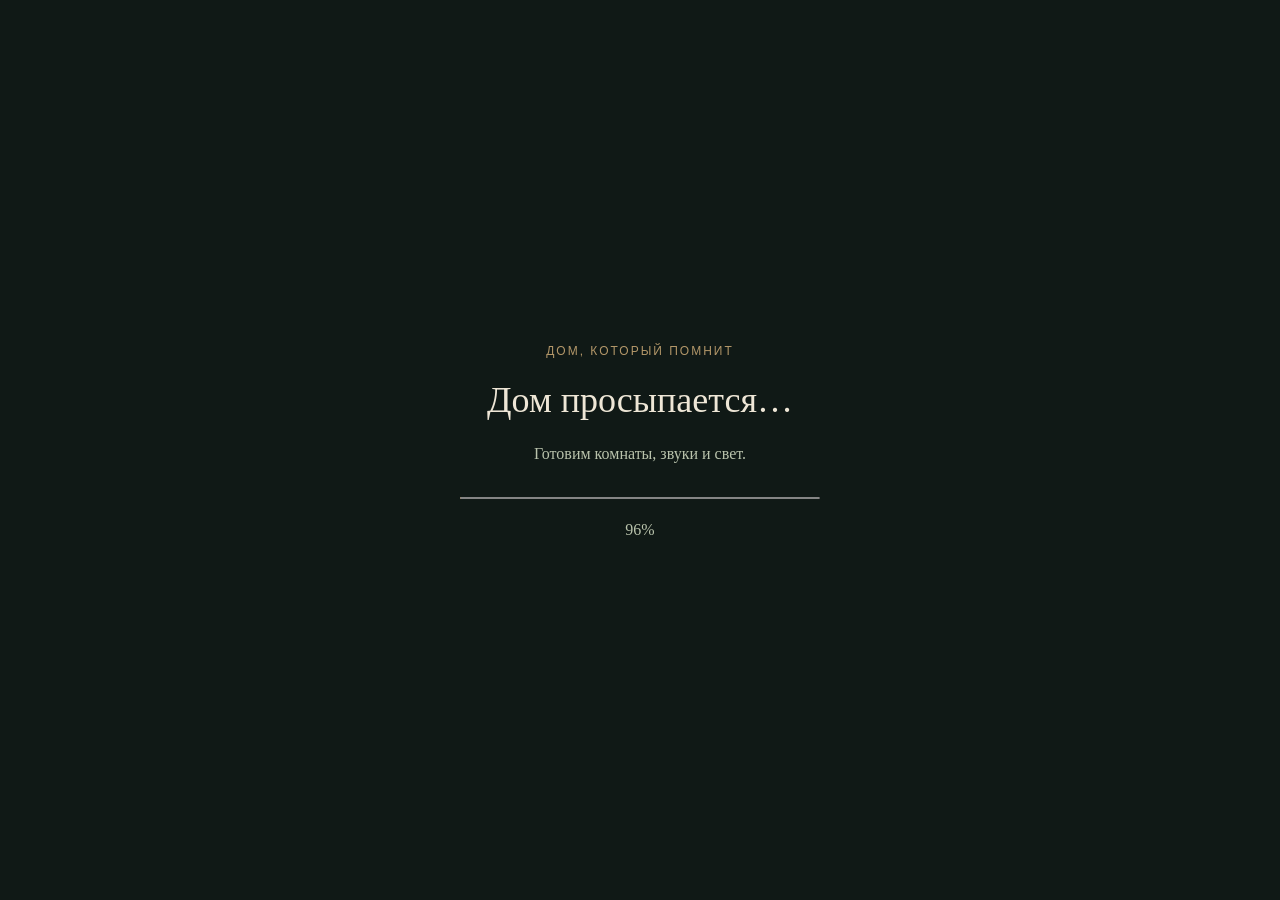
==== commit a3eeac57: "Исправить звук и добавить загрузку" ====
--- a/classic/index.html
+++ b/classic/index.html
@@ -9,9 +9,11 @@
   <link rel="icon" type="image/svg+xml" href="../assets/favicon.svg">
   <link rel="stylesheet" href="../style.css">
   <link rel="stylesheet" href="../refinements.css">
-  <script src="../vendor/howler.min.js" defer></script><script src="../soundscape.js" defer></script><script src="game.js" defer></script>
-<link rel="stylesheet" href="classic.css"></head>
+  <script src="../vendor/howler.min.js" defer></script><script src="../soundscape.js?v=20261031-3" defer></script><script src="game.js?v=20261031-3" defer></script>
+<link rel="stylesheet" href="classic.css?v=20261031-3">
+<style>.asset-loader{position:fixed;inset:0;z-index:100;background:#101916;color:#eee6d6;display:grid;place-items:center;text-align:center;padding:24px;font:16px Georgia,serif}.asset-loader[hidden]{display:none}.asset-loader-inner{width:min(360px,100%)}.asset-loader h2{font-size:36px;font-weight:400;margin:20px 0}.asset-loader p{line-height:1.6;color:#b9c3ac}.asset-loader progress{width:100%;height:4px;accent-color:#b39769}.asset-loader button{margin:24px auto 0}.asset-loader small{color:#b39769;font:12px Arial,sans-serif;letter-spacing:2px}</style></head>
 <body data-demo="classic">
+  <section id="asset-loader" class="asset-loader" aria-label="Подготовка истории" aria-busy="true"><div class="asset-loader-inner"><small>ДОМ, КОТОРЫЙ ПОМНИТ</small><h2 id="loading-title">Дом просыпается…</h2><p id="loading-status" role="status" aria-live="polite">Готовим комнаты, звуки и свет.</p><progress id="loading-progress" max="100" value="0" aria-label="Загрузка материалов"></progress><p id="loading-percent" aria-hidden="true">0%</p><button id="loading-retry" class="secondary-button" hidden>Попробовать снова</button><noscript><p>Для запуска истории включите JavaScript в браузере.</p></noscript></div></section>
   <svg class="svg-defs" xmlns="http://www.w3.org/2000/svg" aria-hidden="true"><defs>
     <symbol id="i-moon" viewBox="0 0 24 24"><path d="M20.5 14.1A8.7 8.7 0 0 1 9.9 3.5 8.8 8.8 0 1 0 20.5 14.1Z"/></symbol>
     <symbol id="i-sun" viewBox="0 0 24 24"><circle cx="12" cy="12" r="4"/><path d="M12 1v3m0 16v3M1 12h3m16 0h3M4.2 4.2l2.1 2.1m11.4 11.4 2.1 2.1m0-15.6-2.1 2.1M6.3 17.7l-2.1 2.1"/></symbol>
@@ -34,7 +36,7 @@
     <symbol id="i-cellar" viewBox="0 0 24 24"><path d="M3 3h5v5h5v5h5v5h4M3 22h19M3 3v19"/></symbol>
   </defs></svg>
 
-  <main id="app">
+  <main id="app" inert>
     <section id="welcome" class="welcome" aria-label="Начало истории">
       <div class="welcome-art" role="img" aria-label="Готический особняк в лунную ночь"></div>
       <div class="welcome-shade"></div><div class="grain"></div><div class="mist mist-one"></div><div class="mist mist-two"></div>
